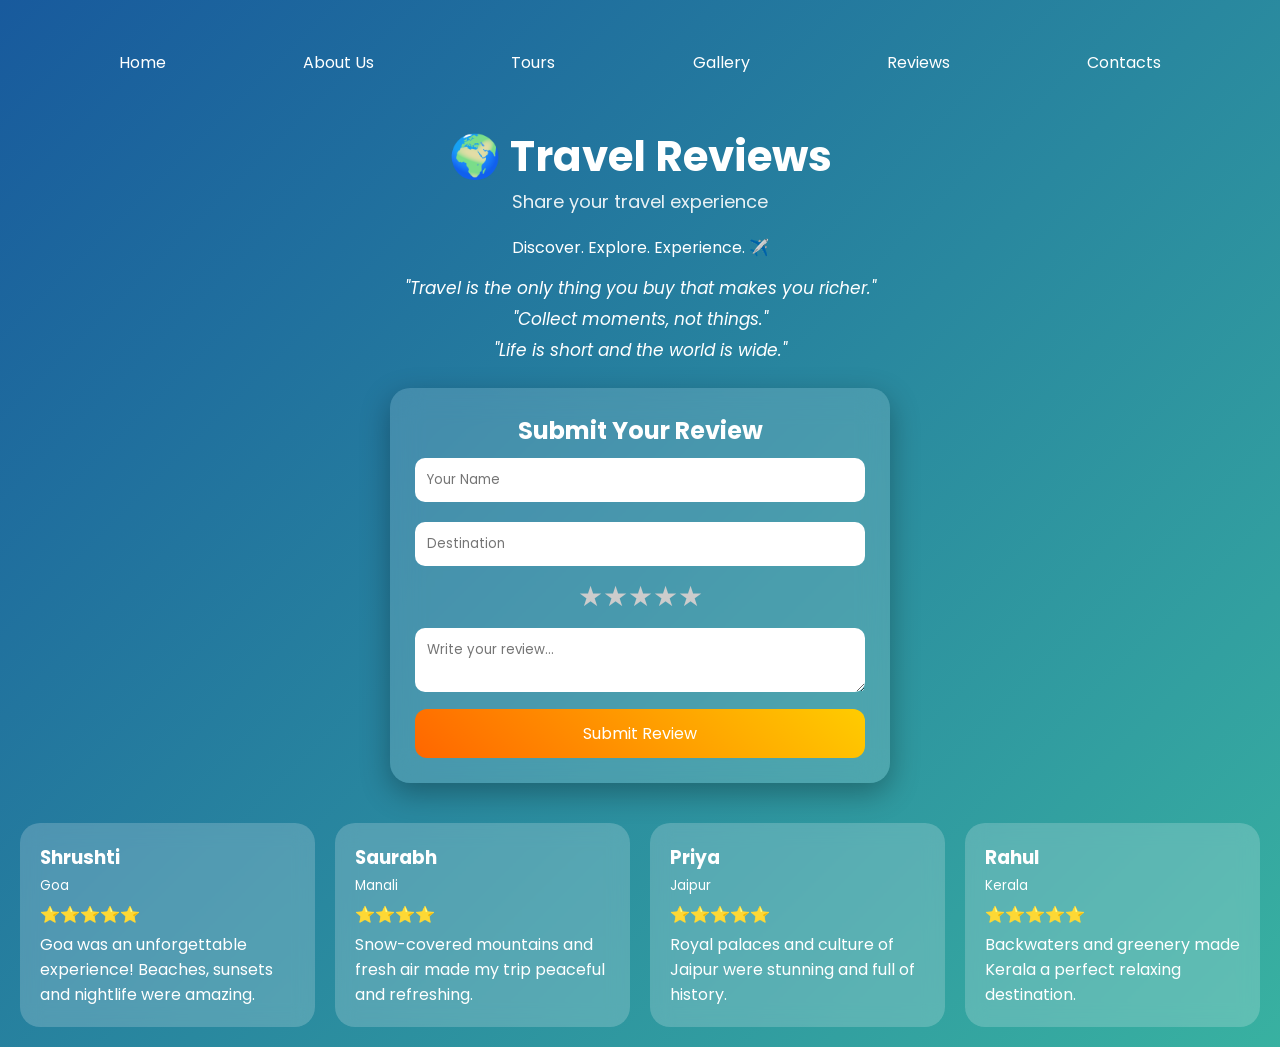
==== review.html @ 55ef6e4c "upload project" ====
<!DOCTYPE html>
<html lang="en">
<head>
<meta charset="UTF-8">
<meta name="viewport" content="width=device-width, initial-scale=1.0">
<title>Travel Reviews</title>

<link href="https://fonts.googleapis.com/css2?family=Poppins:wght@300;400;600&display=swap" rel="stylesheet">

<style>

/* RESET */
* {
    margin: 0;
    padding: 0;
    box-sizing: border-box;
    font-family: 'Poppins', sans-serif;
}

/* 🌊 ANIMATED BACKGROUND */
body {
    background: linear-gradient(-45deg, #1e3c72, #2a5298, #43cea2, #185a9d);
    background-size: 400% 400%;
    animation: gradientBG 10s ease infinite;
    padding: 20px;
}

/* BACKGROUND ANIMATION */
@keyframes gradientBG {
    0% { background-position: 0% 50%; }
    50% { background-position: 100% 50%; }
    100% { background-position: 0% 50%; }
}

/* HEADER */
header {
    text-align: center;
    color: white;
    margin-bottom: 20px;
    animation: fadeIn 2s ease;
}

header h1 {
    font-size: 42px;
    animation: float 3s ease-in-out infinite, glow 3s infinite;
}

header p {
    font-size: 18px;
    opacity: 0.9;
}

/* FLOAT */
@keyframes float {
    0%,100% { transform: translateY(0); }
    50% { transform: translateY(-10px); }
}

/* GLOW */
@keyframes glow {
    0% { text-shadow: 0 0 5px #fff; }
    50% { text-shadow: 0 0 20px #ffd700; }
    100% { text-shadow: 0 0 5px #fff; }
}

/* QUOTES */
.quote-section {
    text-align: center;
    color: white;
    margin-bottom: 25px;
    animation: fadeIn 3s ease;
}

.quote-section p {
    font-size: 17px;
    font-style: italic;
    margin: 5px 0;
    transition: 0.3s;
}

.quote-section p:hover {
    color: #ffd700;
    letter-spacing: 1px;
}

/* FORM (GLASS EFFECT) */
.form-container {
    backdrop-filter: blur(15px);
    background: rgba(255,255,255,0.15);
    padding: 25px;
    border-radius: 20px;
    max-width: 500px;
    margin: auto;
    color: white;
    box-shadow: 0 10px 30px rgba(0,0,0,0.3);
}

/* INPUTS */
input, textarea {
    width: 100%;
    padding: 12px;
    margin: 10px 0;
    border-radius: 10px;
    border: none;
    outline: none;
}

/* STAR RATING */
.rating {
    display: flex;
    flex-direction: row-reverse;
    justify-content: center;
}

.rating input {
    display: none;
}

.rating label {
    font-size: 28px;
    color: #ccc;
    cursor: pointer;
    transition: 0.3s;
}

.rating label:hover,
.rating label:hover ~ label,
.rating input:checked ~ label {
    color: gold;
    transform: scale(1.3);
}

/* BUTTON */
button {
    width: 100%;
    padding: 12px;
    border: none;
    background: linear-gradient(45deg, #ff6600, #ffcc00);
    color: white;
    border-radius: 12px;
    font-size: 16px;
    cursor: pointer;
    transition: 0.3s;
}

button:hover {
    transform: scale(1.05);
    box-shadow: 0 0 15px #ffcc00;
}

/* REVIEW CARDS */
.review-container {
    margin-top: 40px;
    display: grid;
    grid-template-columns: repeat(auto-fit, minmax(250px, 1fr));
    gap: 20px;
}

/* CARD */
.review-card {
    background: rgba(255,255,255,0.2);
    backdrop-filter: blur(10px);
    padding: 20px;
    border-radius: 20px;
    color: white;
    transition: 0.4s;
}

/* 3D HOVER */
.review-card:hover {
    transform: scale(1.05) rotateY(10deg);
    box-shadow: 0 20px 40px rgba(0,0,0,0.4);
}

/* STARS */
.stars {
    color: gold;
    margin: 5px 0;
    animation: glow 2s infinite alternate;
}

/* FADE */
@keyframes fadeIn {
    from { opacity: 0; }
    to { opacity: 1; }
}

</style>
</head>

<body>
    <nav style="display: flex; justify-content: space-around; align-items: center;list-style: none;padding:30px;margin-bottom: 20px;">
        <li><a style="color: white; text-decoration: none;" href="../index.html">Home</a></li>
        <li><a style="color: white; text-decoration: none;" href="../aboutus/about.html">About Us</a></li>
        <li><a style="color: white; text-decoration: none;" href="../index.html#tours">Tours</a></li>
        <li><a style="color: white; text-decoration: none;" href="../gallary.html">Gallery</a></li>
        <li><a style="color: white; text-decoration: none;" href="#">Reviews</a></li>
        <li><a style="color: white; text-decoration: none;" href="../index.html#contacts">Contacts</a></li>
    </nav>

<header>
    <h1>🌍 Travel Reviews</h1>
    <p>Share your travel experience</p>
</header>

<p style="text-align:center; color:white; margin-bottom:15px;">
    Discover. Explore. Experience. ✈️
</p>

<!-- QUOTES -->
<div class="quote-section">
    <p>"Travel is the only thing you buy that makes you richer."</p>
    <p>"Collect moments, not things."</p>
    <p>"Life is short and the world is wide."</p>
</div>

<!-- FORM -->
<div class="form-container">
    <h2 style="text-align:center;">Submit Your Review</h2>

    <input type="text" placeholder="Your Name">
    <input type="text" placeholder="Destination">

    <div class="rating">
        <input type="radio" name="star" id="star5"><label for="star5">★</label>
        <input type="radio" name="star" id="star4"><label for="star4">★</label>
        <input type="radio" name="star" id="star3"><label for="star3">★</label>
        <input type="radio" name="star" id="star2"><label for="star2">★</label>
        <input type="radio" name="star" id="star1"><label for="star1">★</label>
    </div>

    <textarea placeholder="Write your review..."></textarea>

    <button onclick="alert('Thank You For Your Response!')">Submit Review</button>
</div>

<!-- REVIEWS -->
<div class="review-container">

    <div class="review-card">
        <h3>Shrushti</h3>
        <small>Goa</small>
        <div class="stars">⭐⭐⭐⭐⭐</div>
        <p>Goa was an unforgettable experience! Beaches, sunsets and nightlife were amazing.</p>
    </div>

    <div class="review-card">
        <h3>Saurabh</h3>
        <small>Manali</small>
        <div class="stars">⭐⭐⭐⭐</div>
        <p>Snow-covered mountains and fresh air made my trip peaceful and refreshing.</p>
    </div>

    <div class="review-card">
        <h3>Priya</h3>
        <small>Jaipur</small>
        <div class="stars">⭐⭐⭐⭐⭐</div>
        <p>Royal palaces and culture of Jaipur were stunning and full of history.</p>
    </div>

    <div class="review-card">
        <h3>Rahul</h3>
        <small>Kerala</small>
        <div class="stars">⭐⭐⭐⭐⭐</div>
        <p>Backwaters and greenery made Kerala a perfect relaxing destination.</p>
    </div>

</div>

</body>
</html>
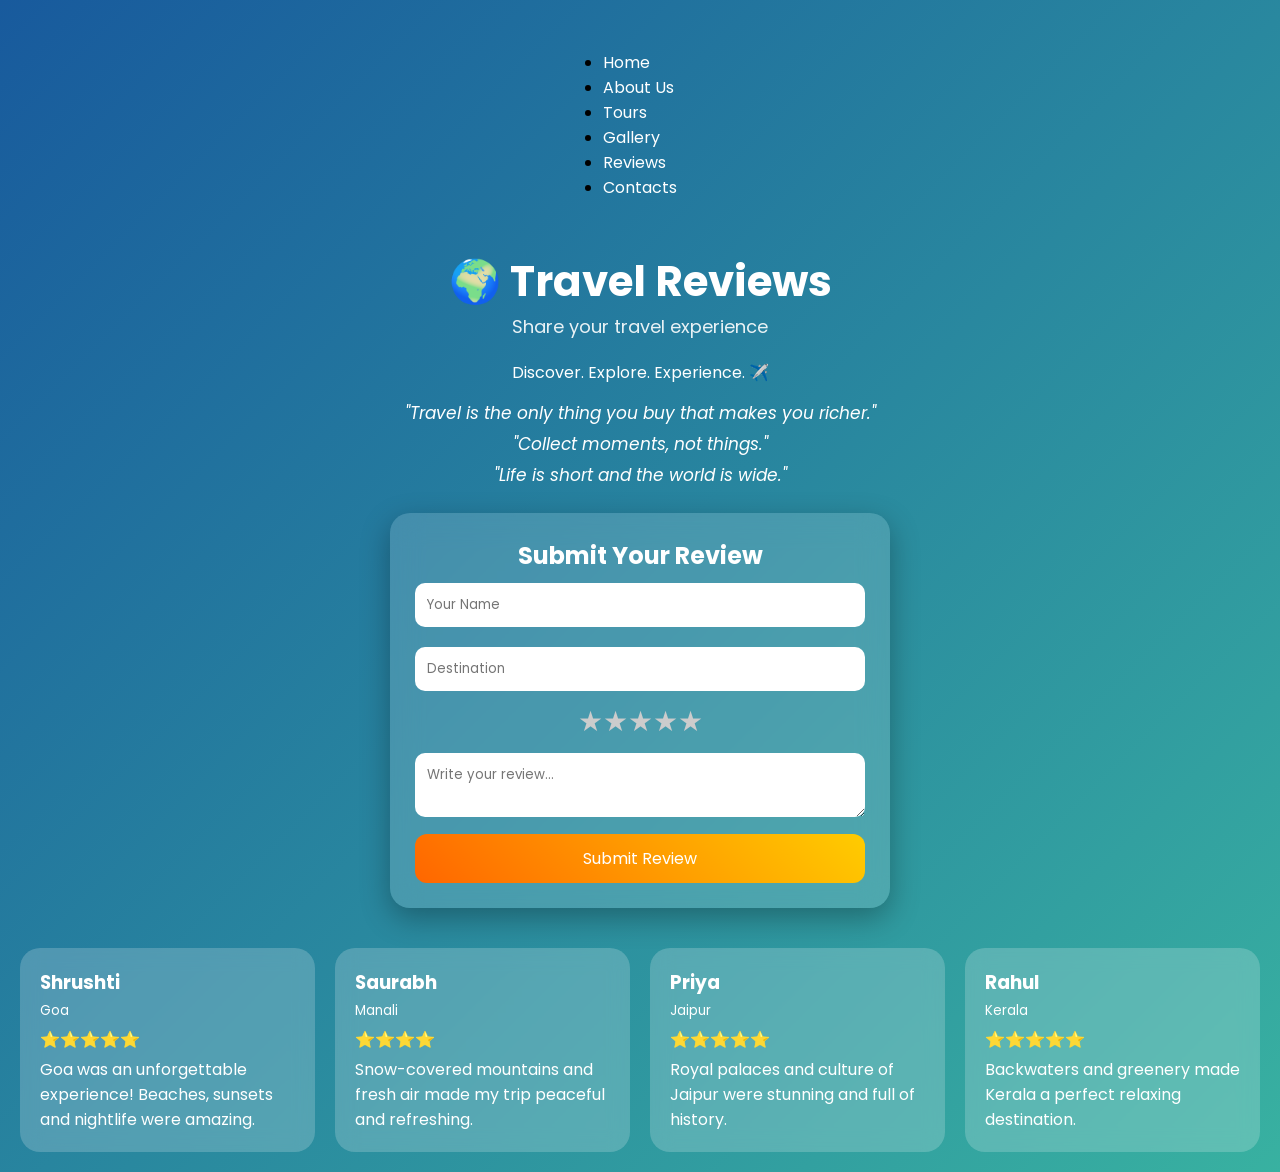
==== commit 9066e552: "try" ====
--- a/review.html
+++ b/review.html
@@ -190,12 +190,14 @@
 
 <body>
     <nav style="display: flex; justify-content: space-around; align-items: center;list-style: none;padding:30px;margin-bottom: 20px;">
-        <li><a style="color: white; text-decoration: none;" href="../index.html">Home</a></li>
-        <li><a style="color: white; text-decoration: none;" href="../aboutus/about.html">About Us</a></li>
-        <li><a style="color: white; text-decoration: none;" href="../index.html#tours">Tours</a></li>
-        <li><a style="color: white; text-decoration: none;" href="../gallary.html">Gallery</a></li>
-        <li><a style="color: white; text-decoration: none;" href="#">Reviews</a></li>
-        <li><a style="color: white; text-decoration: none;" href="../index.html#contacts">Contacts</a></li>
+        <ul>
+        <li><a style="color: white; text-decoration: none;" href="index.html">Home</a></li>
+        <li><a style="color: white; text-decoration: none;" href="aboutus/about.html">About Us</a></li>
+        <li><a style="color: white; text-decoration: none;" href="index.html#tours">Tours</a></li>
+        <li><a style="color: white; text-decoration: none;" href="gallary.html">Gallery</a></li>
+        <li><a style="color: white; text-decoration: none;" href="review.html">Reviews</a></li>
+        <li><a style="color: white; text-decoration: none;" href="index.html#contacts">Contacts</a></li>
+        </ul>
     </nav>
 
 <header>
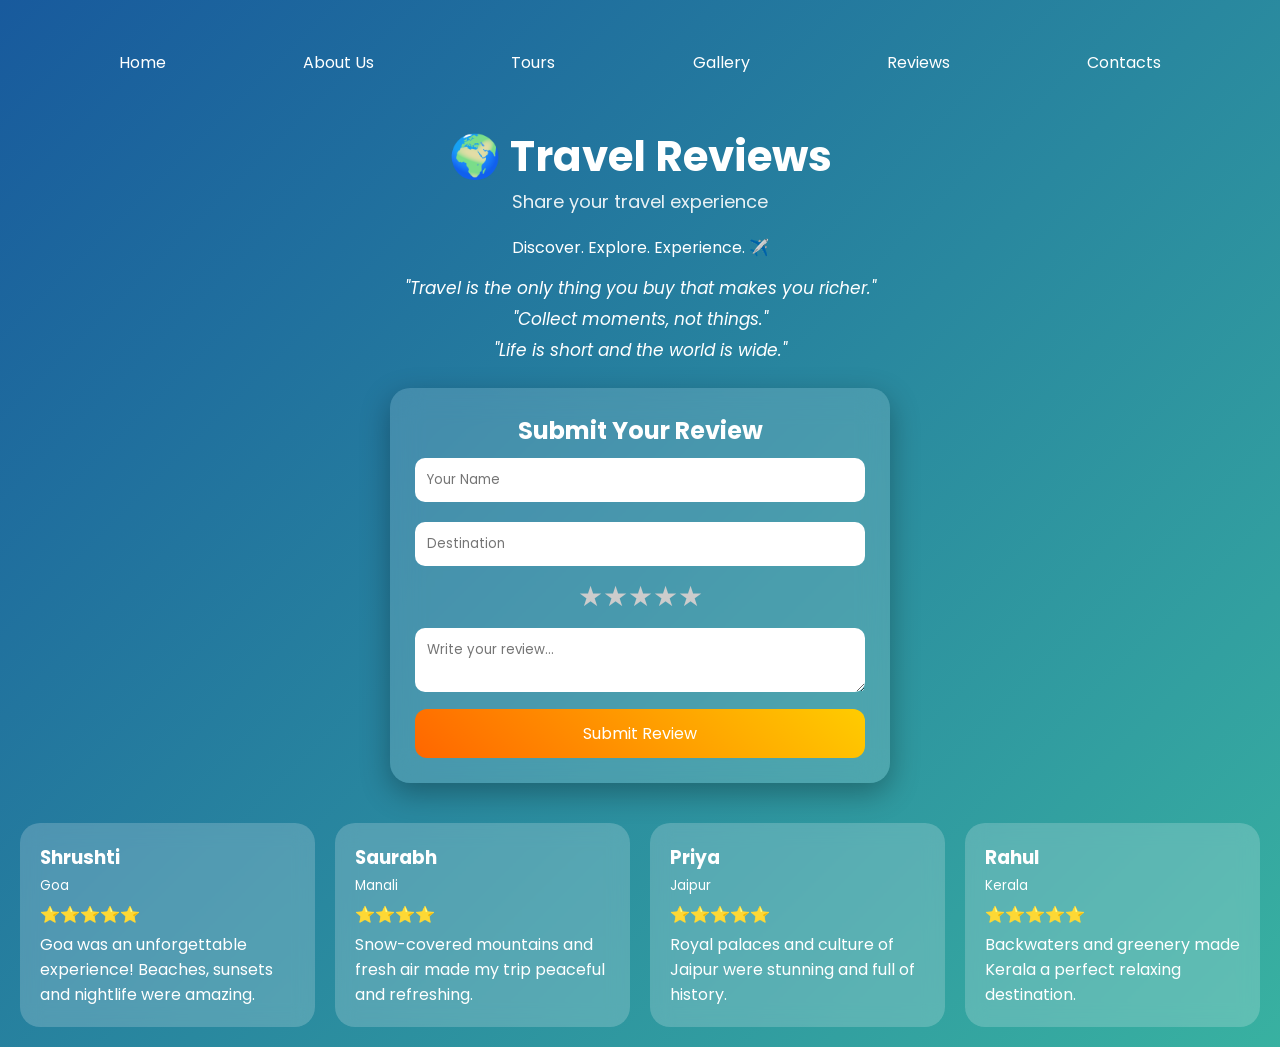
==== commit eed8b97c: "try" ====
--- a/review.html
+++ b/review.html
@@ -190,14 +190,12 @@
 
 <body>
     <nav style="display: flex; justify-content: space-around; align-items: center;list-style: none;padding:30px;margin-bottom: 20px;">
-        <ul>
-        <li><a style="color: white; text-decoration: none;" href="index.html">Home</a></li>
-        <li><a style="color: white; text-decoration: none;" href="aboutus/about.html">About Us</a></li>
-        <li><a style="color: white; text-decoration: none;" href="index.html#tours">Tours</a></li>
-        <li><a style="color: white; text-decoration: none;" href="gallary.html">Gallery</a></li>
-        <li><a style="color: white; text-decoration: none;" href="review.html">Reviews</a></li>
-        <li><a style="color: white; text-decoration: none;" href="index.html#contacts">Contacts</a></li>
-        </ul>
+        <a style="color: white; text-decoration: none;" href="index.html">Home</a>
+        <a style="color: white; text-decoration: none;" href="aboutus/about.html">About Us</a>
+        <a style="color: white; text-decoration: none;" href="index.html#tours">Tours</a>
+        <a style="color: white; text-decoration: none;" href="gallary.html">Gallery</a>
+        <a style="color: white; text-decoration: none;" href="review.html">Reviews</a>
+        <a style="color: white; text-decoration: none;" href="index.html#contacts">Contacts</a>
     </nav>
 
 <header>
